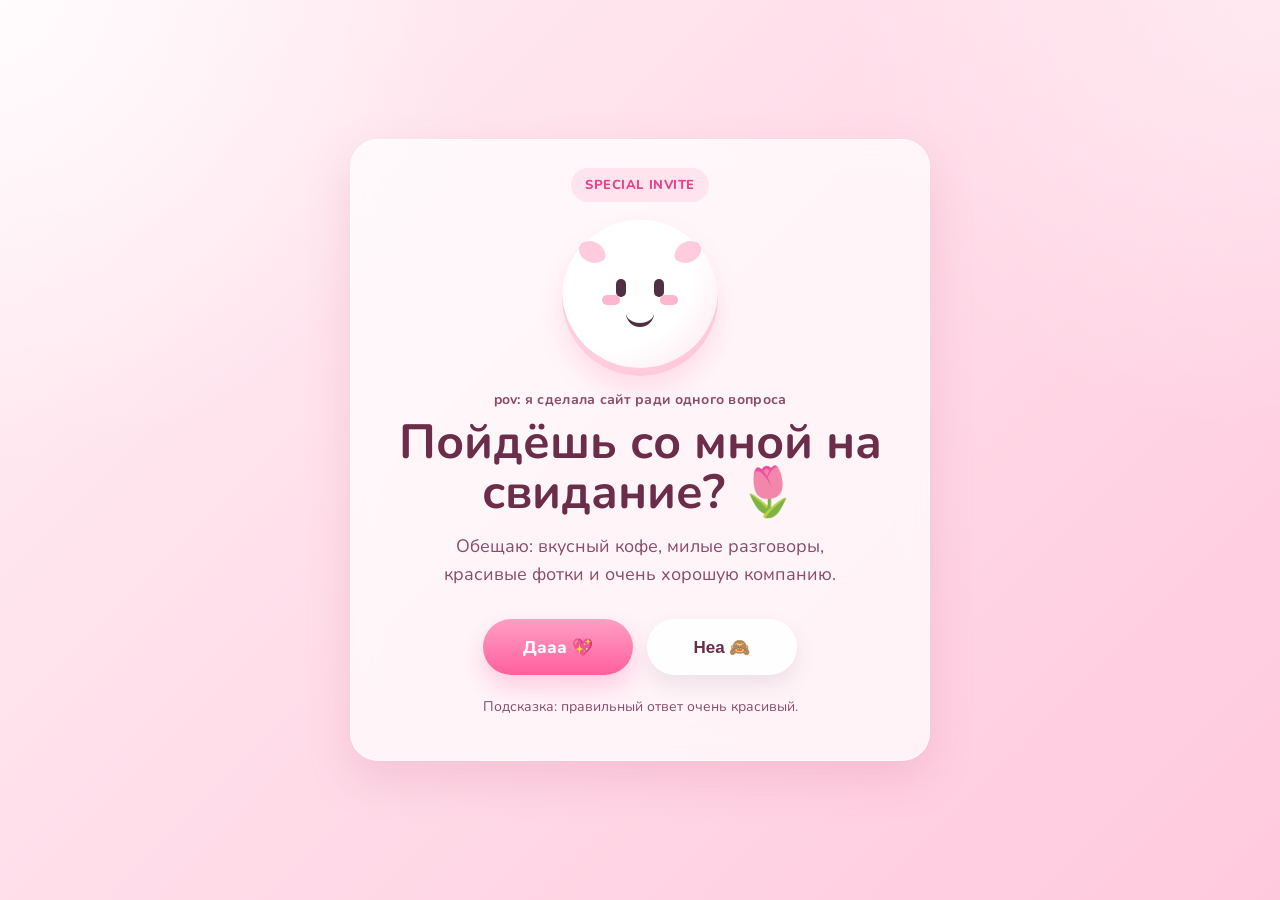
==== index.html @ e46b2453 "Add files via upload" ====
<!DOCTYPE html>
<html lang="ru">
<head>
  <meta charset="UTF-8" />
  <meta name="viewport" content="width=device-width, initial-scale=1.0" />
  <title>У меня к тебе вопросик 💌</title>
  <link rel="preconnect" href="https://fonts.googleapis.com">
  <link rel="preconnect" href="https://fonts.gstatic.com" crossorigin>
  <link href="https://fonts.googleapis.com/css2?family=Nunito:wght@400;600;700;800&display=swap" rel="stylesheet">
  <link rel="stylesheet" href="style.css" />
</head>
<body class="page page-home">
  <div class="hearts" aria-hidden="true"></div>

  <main class="card floating">
    <div class="badge">special invite</div>

    <div class="character" aria-hidden="true">
      <div class="face">
        <span class="eye eye-left"></span>
        <span class="eye eye-right"></span>
        <span class="blush blush-left"></span>
        <span class="blush blush-right"></span>
        <span class="smile"></span>
      </div>
    </div>

    <p class="eyebrow">pov: я сделала сайт ради одного вопроса</p>
    <h1>Пойдёшь со мной на свидание? 🌷</h1>
    <p class="subtitle">
      Обещаю: вкусный кофе, милые разговоры, красивые фотки и очень хорошую компанию.
    </p>

    <div class="actions" id="choiceArea">
      <a class="btn btn-yes pulse" href="yes.html">Дааа 💖</a>
      <button class="btn btn-no" id="noBtn" type="button">Неа 🙈</button>
    </div>

    <p class="hint">Подсказка: правильный ответ очень красивый.</p>
  </main>

  <script src="script.js"></script>
</body>
</html>
---- style.css ----
:root {
  --bg-1: #ffdbe8;
  --bg-2: #ffc9dd;
  --bg-3: #fff0f5;
  --card: rgba(255, 255, 255, 0.72);
  --card-strong: rgba(255, 255, 255, 0.86);
  --text: #6b2d49;
  --text-soft: #8b4b69;
  --accent: #ff5f9e;
  --accent-dark: #e3478a;
  --accent-light: #ff9fc4;
  --white: #ffffff;
  --shadow: 0 18px 45px rgba(195, 88, 130, 0.18);
  --radius: 28px;
}

* {
  box-sizing: border-box;
}

html,
body {
  margin: 0;
  min-height: 100%;
  font-family: 'Nunito', system-ui, -apple-system, BlinkMacSystemFont, 'Segoe UI', sans-serif;
}

body {
  min-height: 100vh;
  color: var(--text);
  background:
    radial-gradient(circle at top left, rgba(255, 255, 255, 0.8), transparent 30%),
    radial-gradient(circle at top right, rgba(255, 255, 255, 0.45), transparent 28%),
    linear-gradient(135deg, var(--bg-3), var(--bg-1), var(--bg-2));
  overflow-x: hidden;
}

.page {
  display: grid;
  place-items: center;
  padding: 24px;
  position: relative;
}

.card {
  width: min(100%, 580px);
  background: var(--card);
  border: 1px solid rgba(255, 255, 255, 0.55);
  border-radius: var(--radius);
  padding: 28px 24px 30px;
  text-align: center;
  backdrop-filter: blur(14px);
  -webkit-backdrop-filter: blur(14px);
  box-shadow: var(--shadow);
  position: relative;
  z-index: 2;
}

.success-card,
.final-card {
  background: var(--card-strong);
}

.badge {
  display: inline-flex;
  align-items: center;
  justify-content: center;
  padding: 8px 14px;
  border-radius: 999px;
  background: rgba(255, 95, 158, 0.12);
  color: var(--accent-dark);
  font-weight: 800;
  font-size: 13px;
  letter-spacing: 0.04em;
  text-transform: uppercase;
  margin-bottom: 18px;
}

.badge-success,
.badge-glow {
  background: rgba(255, 95, 158, 0.18);
}

.eyebrow {
  margin: 10px 0 8px;
  color: var(--text-soft);
  font-size: 14px;
  font-weight: 700;
  letter-spacing: 0.02em;
}

h1 {
  margin: 0;
  font-size: clamp(32px, 5vw, 48px);
  line-height: 1.05;
}

.subtitle {
  margin: 14px auto 0;
  max-width: 420px;
  font-size: 18px;
  line-height: 1.6;
  color: var(--text-soft);
}

.actions {
  display: flex;
  justify-content: center;
  align-items: center;
  gap: 14px;
  flex-wrap: wrap;
  margin-top: 26px;
  min-height: 64px;
}

.actions.center {
  justify-content: center;
}

.btn {
  appearance: none;
  border: none;
  outline: none;
  cursor: pointer;
  text-decoration: none;
  display: inline-flex;
  justify-content: center;
  align-items: center;
  min-width: 150px;
  min-height: 56px;
  padding: 14px 22px;
  border-radius: 999px;
  font-size: 17px;
  font-weight: 800;
  transition: transform 0.18s ease, box-shadow 0.18s ease, background 0.18s ease;
}

.btn:hover {
  transform: translateY(-2px) scale(1.02);
}

.btn-yes {
  color: var(--white);
  background: linear-gradient(180deg, var(--accent-light), var(--accent));
  box-shadow: 0 12px 24px rgba(255, 95, 158, 0.28);
}

.btn-no,
.btn-secondary {
  color: var(--text);
  background: rgba(255, 255, 255, 0.9);
  box-shadow: 0 10px 20px rgba(123, 86, 104, 0.12);
}

.hint {
  margin-top: 18px;
  font-size: 14px;
  color: var(--text-soft);
}

.character {
  width: 156px;
  height: 156px;
  margin: 0 auto 14px;
  border-radius: 50%;
  background: radial-gradient(circle at 30% 28%, #fff, #fff 55%, #ffe1ec 100%);
  box-shadow: inset 0 -8px 0 rgba(255, 182, 206, 0.65), 0 14px 24px rgba(255, 121, 165, 0.2);
  display: grid;
  place-items: center;
  position: relative;
}

.character::before,
.character::after {
  content: '';
  position: absolute;
  top: 20px;
  width: 24px;
  height: 24px;
  background: rgba(255, 168, 198, 0.6);
  border-radius: 8px 16px 6px 16px;
}

.character::before {
  left: 18px;
  transform: rotate(-20deg);
}

.character::after {
  right: 18px;
  transform: scaleX(-1) rotate(-20deg);
}

.face {
  position: relative;
  width: 84px;
  height: 74px;
}

.eye {
  position: absolute;
  top: 18px;
  width: 10px;
  height: 18px;
  background: #513043;
  border-radius: 999px;
}

.eye-left { left: 18px; }
.eye-right { right: 18px; }

.happy-eye {
  height: 10px;
  background: transparent;
  border-top: 4px solid #513043;
  border-radius: 999px;
  top: 24px;
}

.blush {
  position: absolute;
  top: 34px;
  width: 18px;
  height: 10px;
  background: rgba(255, 143, 182, 0.65);
  border-radius: 999px;
  filter: blur(0.5px);
}

.blush-left { left: 4px; }
.blush-right { right: 4px; }

.smile {
  position: absolute;
  left: 50%;
  bottom: 8px;
  transform: translateX(-50%);
  width: 28px;
  height: 14px;
  border-bottom: 4px solid #513043;
  border-radius: 0 0 24px 24px;
}

.big-smile {
  width: 36px;
  height: 18px;
}

.details-box,
.quote-box {
  margin-top: 20px;
  padding: 18px 20px;
  text-align: left;
  border-radius: 22px;
  background: rgba(255, 255, 255, 0.7);
  box-shadow: inset 0 1px 0 rgba(255, 255, 255, 0.55);
}

.details-box p,
.quote-box p {
  margin: 0 0 10px;
  font-weight: 700;
}

.details-box ul {
  margin: 0;
  padding-left: 18px;
  color: var(--text-soft);
  line-height: 1.8;
}

.letter-icon {
  font-size: 74px;
  line-height: 1;
  margin-bottom: 12px;
  animation: floatY 2.6s ease-in-out infinite;
}

.hearts {
  position: fixed;
  inset: 0;
  pointer-events: none;
  overflow: hidden;
  z-index: 0;
}

.heart {
  position: absolute;
  bottom: -40px;
  font-size: 20px;
  opacity: 0.75;
  animation: floatUp linear forwards;
}

.no-runaway {
  position: relative;
}

.floating {
  animation: floatY 3s ease-in-out infinite;
}

.scale-in {
  animation: scaleIn 0.55s ease;
}

.fade-up {
  animation: fadeUp 0.7s ease;
}

.pulse {
  animation: pulse 1.8s infinite;
}

@keyframes floatUp {
  0% {
    transform: translateY(0) scale(0.9);
    opacity: 0;
  }
  10% {
    opacity: 0.75;
  }
  100% {
    transform: translateY(-110vh) scale(1.2);
    opacity: 0;
  }
}

@keyframes floatY {
  0%, 100% { transform: translateY(0); }
  50% { transform: translateY(-8px); }
}

@keyframes scaleIn {
  0% { transform: scale(0.88); opacity: 0; }
  100% { transform: scale(1); opacity: 1; }
}

@keyframes fadeUp {
  0% { transform: translateY(20px); opacity: 0; }
  100% { transform: translateY(0); opacity: 1; }
}

@keyframes pulse {
  0%, 100% { transform: scale(1); }
  50% { transform: scale(1.045); }
}

@media (max-width: 640px) {
  .card {
    padding: 24px 18px 26px;
  }

  .subtitle {
    font-size: 16px;
  }

  .btn {
    width: 100%;
  }

  .stacked-mobile {
    flex-direction: column;
  }

  .character {
    width: 138px;
    height: 138px;
  }
}
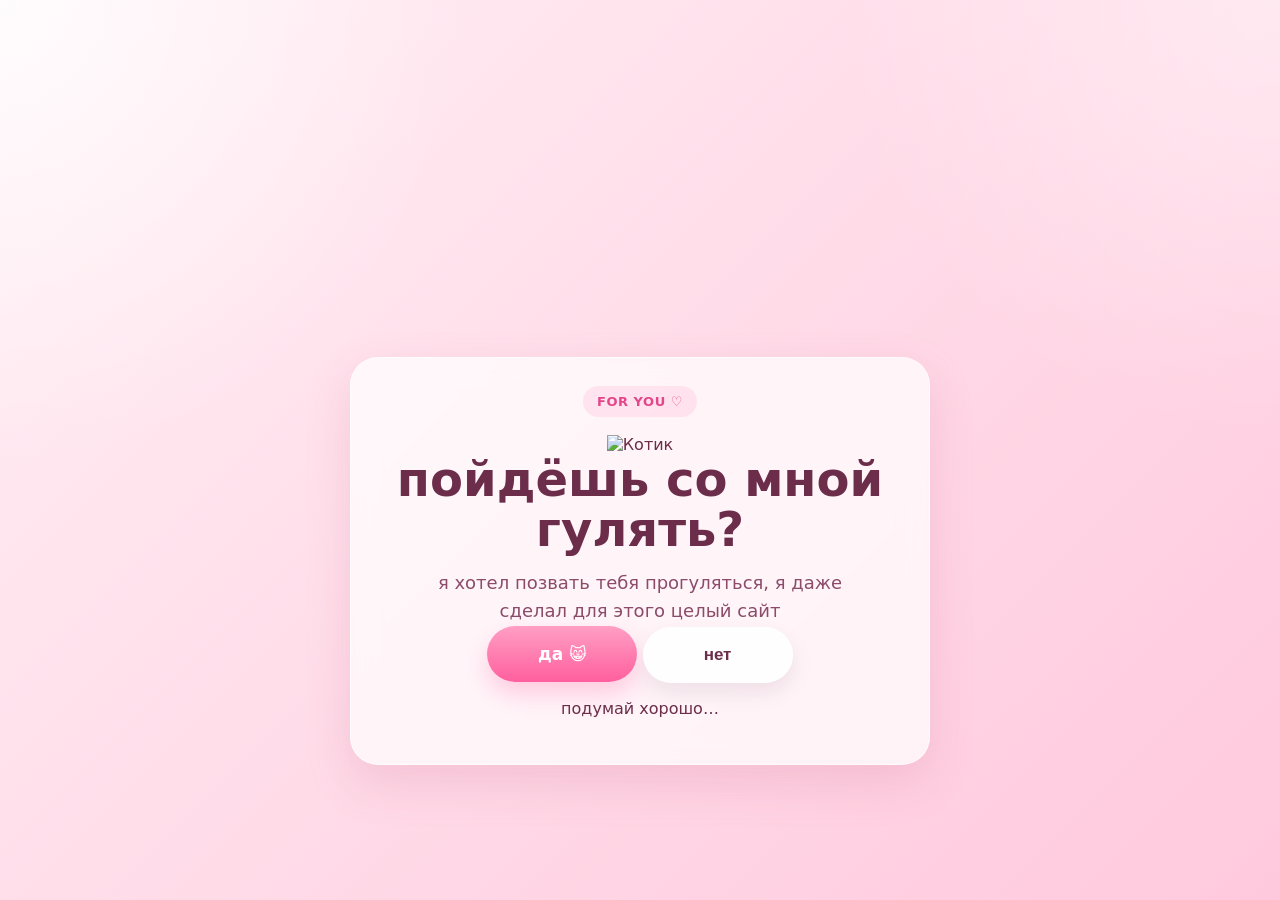
==== commit 295bf096: "index.html" ====
--- a/index.html
+++ b/index.html
@@ -3,40 +3,32 @@
 <head>
   <meta charset="UTF-8" />
   <meta name="viewport" content="width=device-width, initial-scale=1.0" />
-  <title>У меня к тебе вопросик 💌</title>
-  <link rel="preconnect" href="https://fonts.googleapis.com">
-  <link rel="preconnect" href="https://fonts.gstatic.com" crossorigin>
-  <link href="https://fonts.googleapis.com/css2?family=Nunito:wght@400;600;700;800&display=swap" rel="stylesheet">
+  <title>Пойдёшь со мной гулять?</title>
   <link rel="stylesheet" href="style.css" />
 </head>
-<body class="page page-home">
-  <div class="hearts" aria-hidden="true"></div>
+<body class="page">
+  <div class="floating-hearts"></div>
 
-  <main class="card floating">
-    <div class="badge">special invite</div>
+  <main class="card">
+    <div class="badge">for you ♡</div>
 
-    <div class="character" aria-hidden="true">
-      <div class="face">
-        <span class="eye eye-left"></span>
-        <span class="eye eye-right"></span>
-        <span class="blush blush-left"></span>
-        <span class="blush blush-right"></span>
-        <span class="smile"></span>
+    <div class="pet-wrap">
+      <div class="cat-media-wrap" id="catWrap">
+        <img src="cat1.gif" alt="Котик" class="cat-media" id="mainCat" />
       </div>
     </div>
 
-    <p class="eyebrow">pov: я сделала сайт ради одного вопроса</p>
-    <h1>Пойдёшь со мной на свидание? 🌷</h1>
+    <h1>пойдёшь со мной гулять?</h1>
     <p class="subtitle">
-      Обещаю: вкусный кофе, милые разговоры, красивые фотки и очень хорошую компанию.
+      я хотел позвать тебя прогуляться, я даже сделал для этого целый сайт
     </p>
 
-    <div class="actions" id="choiceArea">
-      <a class="btn btn-yes pulse" href="yes.html">Дааа 💖</a>
-      <button class="btn btn-no" id="noBtn" type="button">Неа 🙈</button>
+    <div class="buttons">
+      <a class="btn btn-yes" href="yes.html" id="yesBtn">да 😸</a>
+      <button class="btn btn-no" id="noBtn" type="button">нет</button>
     </div>
 
-    <p class="hint">Подсказка: правильный ответ очень красивый.</p>
+    <p class="tiny-note" id="noCounterText">подумай хорошо…</p>
   </main>
 
   <script src="script.js"></script>
